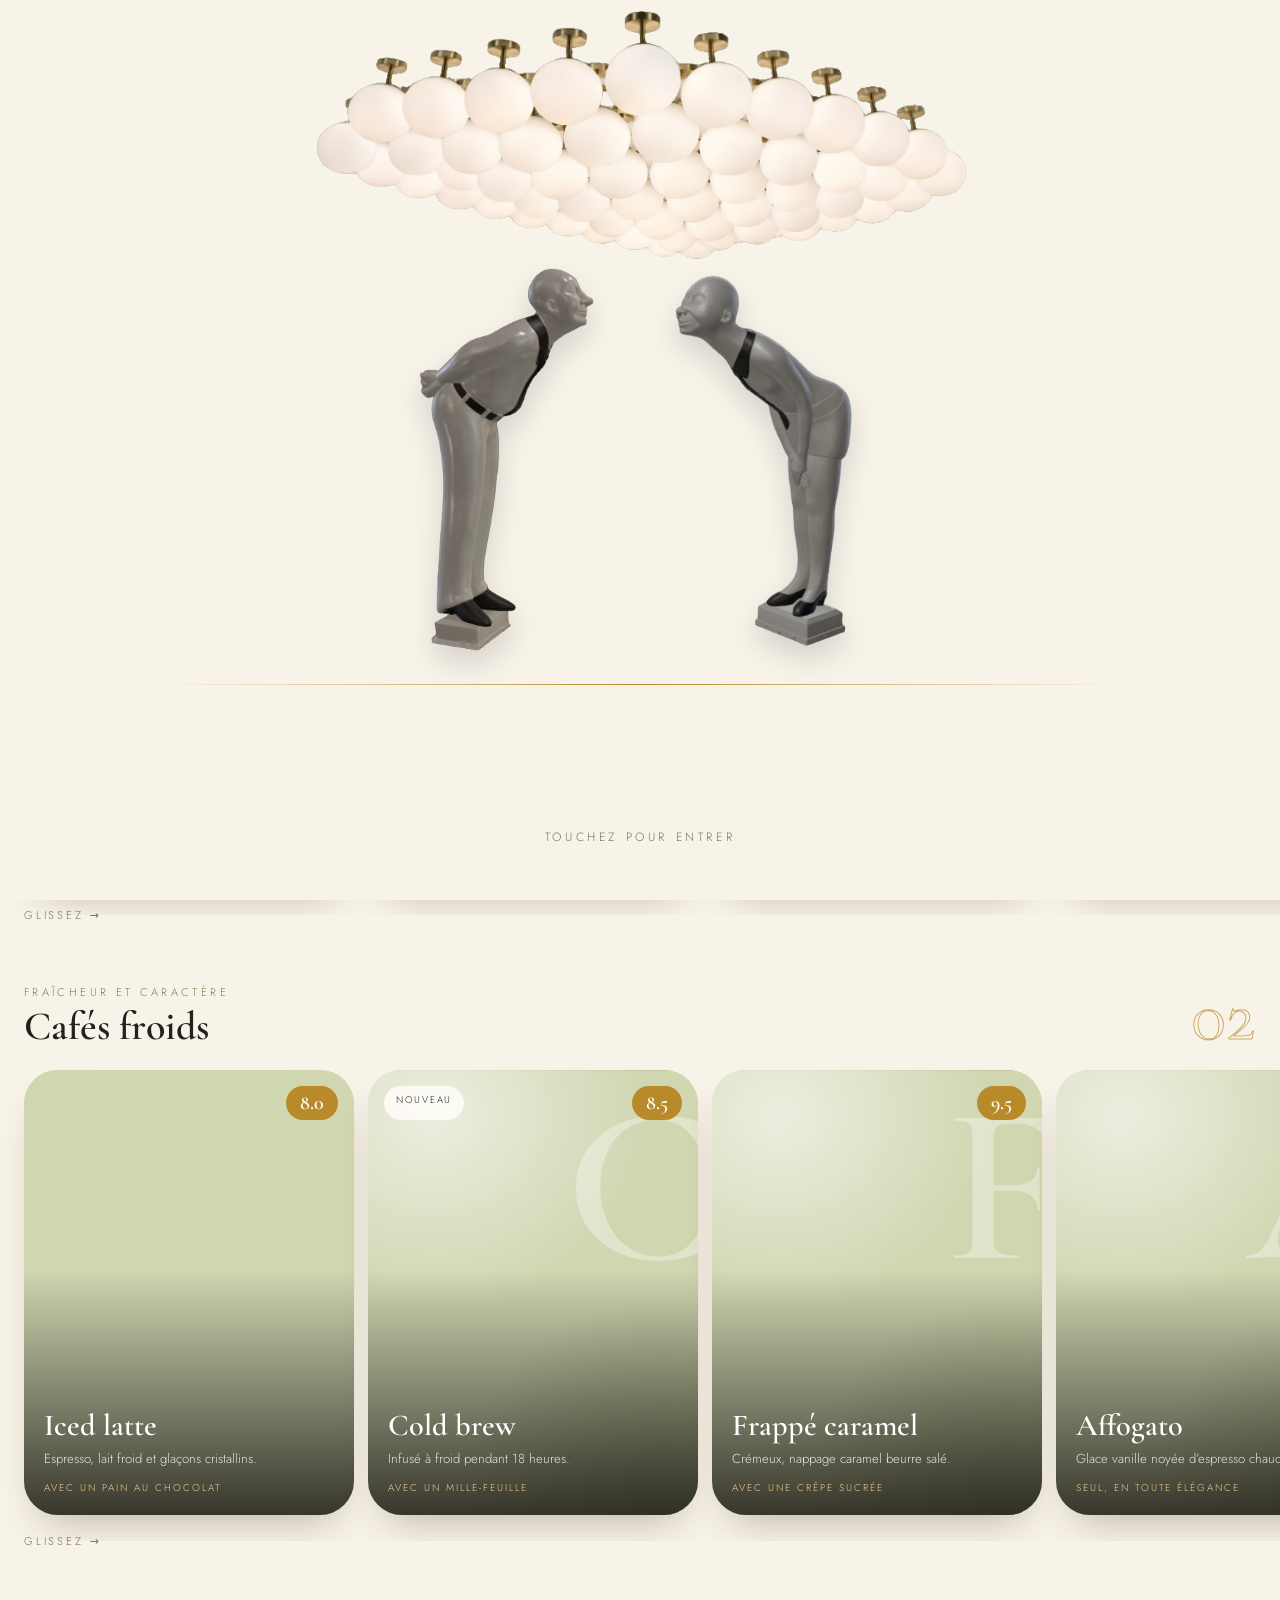
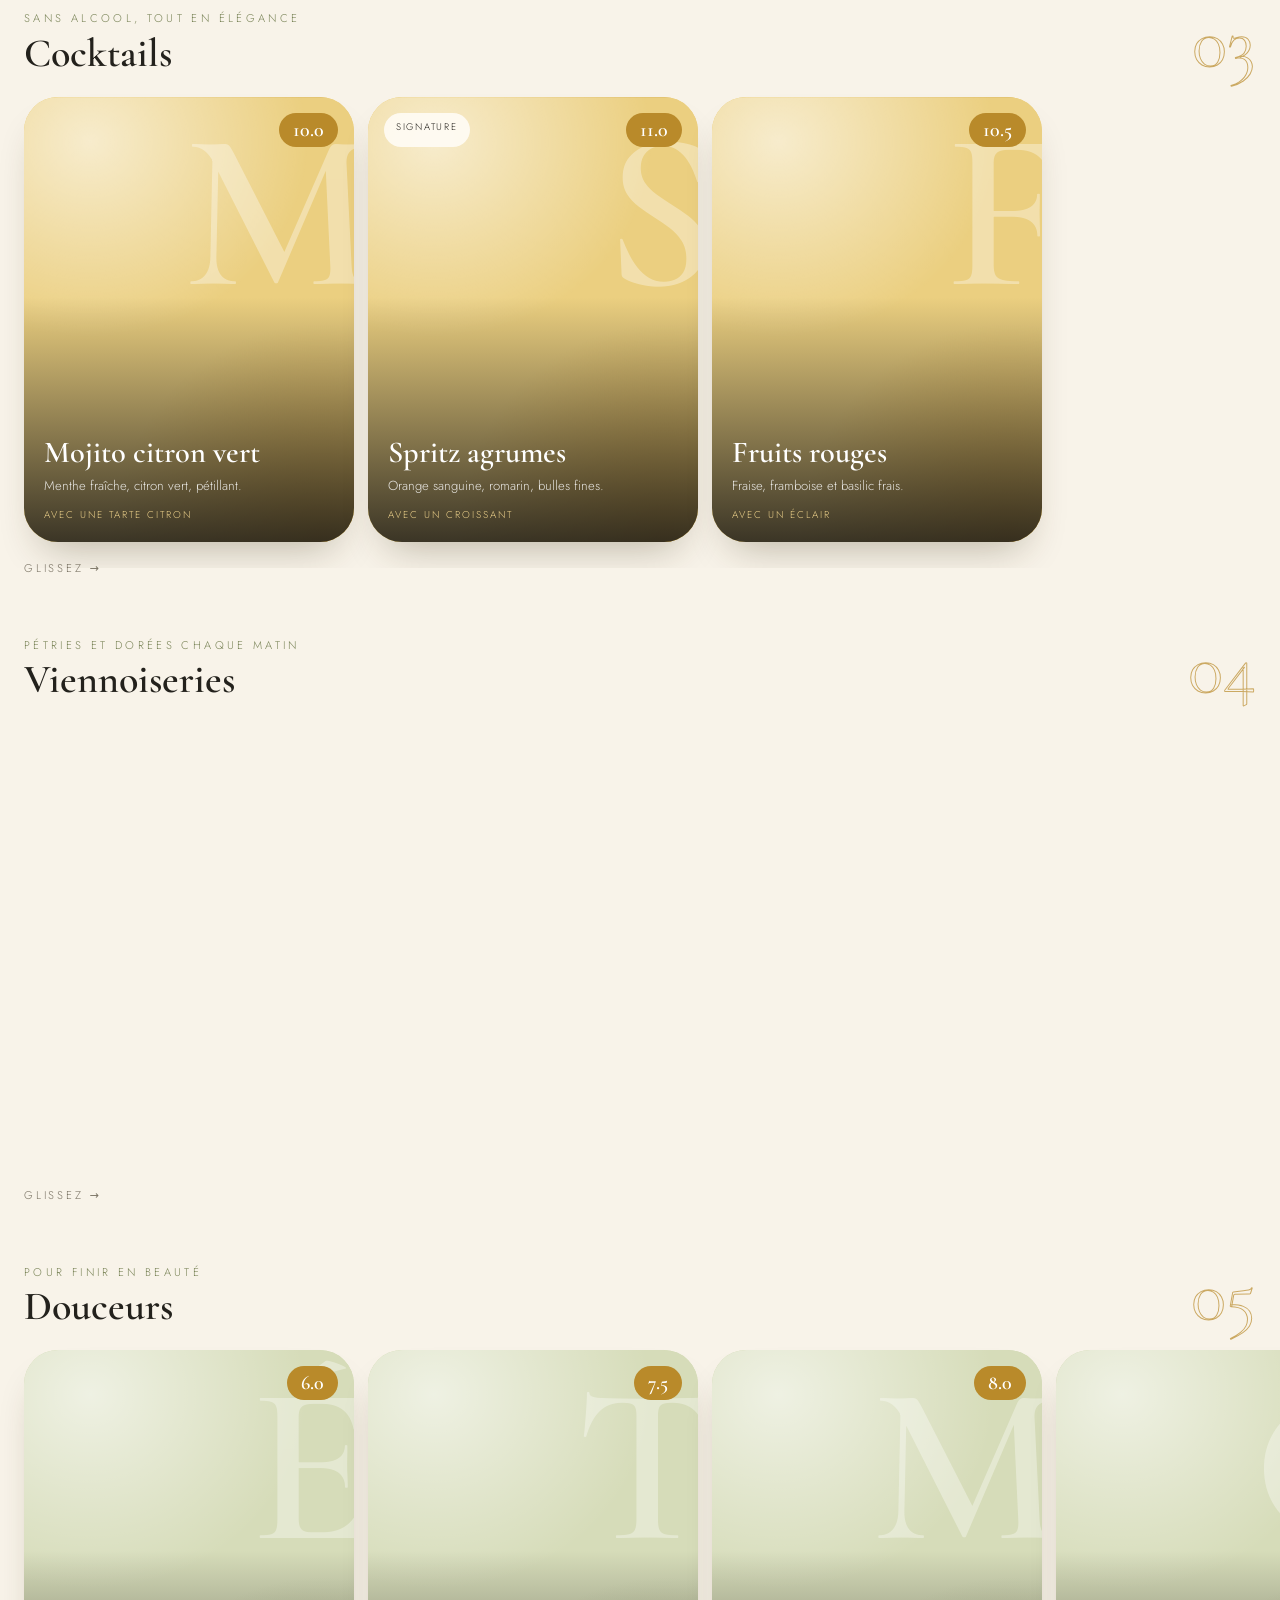
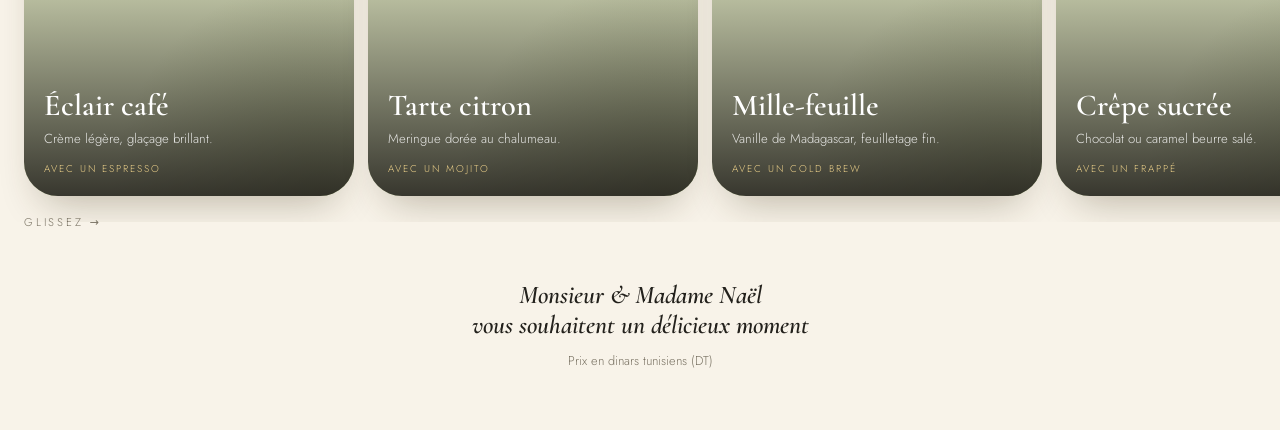
==== index.html @ b57a552e "first commit" ====
<!DOCTYPE html>
<html lang="fr"><head><meta charset="utf-8">
<meta name="viewport" content="width=device-width, initial-scale=1, viewport-fit=cover">
<title>Maison Naël – La Carte</title>
<link href="https://fonts.googleapis.com/css2?family=Cormorant+Garamond:ital,wght@0,500;0,600;1,500&family=Jost:wght@300;400&display=swap" rel="stylesheet">
<style>
:root{--bg:#f8f3e9;--card:#fffdf8;--ink:#23211c;--mute:#7a7364;--gold:#b98a2a;--olive:#7a8458;--line:#e6dcc6;--sand:#efe5d0;
box-sizing:border-box;padding-top:env(safe-area-inset-top,0px);padding-bottom:env(safe-area-inset-bottom,0px);color-scheme:light}
*{box-sizing:border-box;margin:0}
html{scroll-behavior:smooth;scroll-padding-top:90px}
body{background:var(--bg);color:var(--ink);font-family:Jost,system-ui,sans-serif;font-weight:300;overflow-x:hidden}
.serif,h1,h2,h3{font-family:'Cormorant Garamond',Georgia,serif;font-weight:600}
/* INTRO */
#intro{position:fixed;inset:0;z-index:50;display:flex;cursor:pointer}
.door{position:relative;width:50%;height:100%;background:var(--bg);display:flex;align-items:center;transition:transform 3s cubic-bezier(.77,0,.18,1)}
.door.l{justify-content:flex-end}.door.r{justify-content:flex-start}
.door img{height:52vh;max-height:430px;width:auto;filter:drop-shadow(0 14px 14px #0002);animation:bow 3.2s ease-in-out infinite;transition:transform 1.5s cubic-bezier(.77,0,.18,1)}
.door.l img{margin-right:-4px;transform:translateX(0)}
.door.r img{margin-left:-4px;}
/* LUSTRE MAISON NAËL */

.lampes {
    position: absolute;
    top: 0;
    left: 0;
    width: 100%;
    height: 30vh;
    display: flex;
    z-index: 3;
    pointer-events: none;
}

.lampe {
    position: relative;
    width: 50%;
    height: 100%;
    overflow: hidden;

    /* Même animation que les portes */
    transition: transform 3s cubic-bezier(.77, 0, .18, 1);
}

.lampe img {
    position: absolute;
    top: 0;

    /* Chaque image occupe la largeur complète */
    width: 200%;
    height: 100%;

    object-fit: contain;
    max-width: none;
}

/* Moitié gauche du lustre */
.lampe.l img {
    left: 0;
}

/* Moitié droite du lustre */
.lampe.r img {
    right: 0;
}

/* Ouverture du lustre */
#intro.open .lampe.l {
    transform: translateX(-101%);
}

#intro.open .lampe.r {
    transform: translateX(101%);
}
@keyframes bow{50%{translate:0 -6px}}
#intro.open .door.l{transform:translateX(-101%)}#intro.open .door.r{transform:translateX(101%)}
.ground{position:absolute;left:12%;right:12%;top:calc(50% + 26vh);height:1px;background:linear-gradient(90deg,transparent,var(--gold),transparent);z-index:2;pointer-events:none;transition:opacity .6s}
#intro .t{position:absolute;left:0;right:0;text-align:center;z-index:2;pointer-events:none;transition:opacity .6s}
.t.top{top:calc(env(safe-area-inset-top,0px) + 7vh)}.t.top small{letter-spacing:.4em;text-transform:uppercase;font-size:.66rem;color:var(--olive)}
.t.top h1{font-size:2.8rem;letter-spacing:.04em;margin-top:4px}
.t.bot{bottom:calc(env(safe-area-inset-bottom,0px) + 6vh);font-size:.75rem;letter-spacing:.3em;text-transform:uppercase;color:var(--mute);animation:pulse 2s infinite}
@keyframes pulse{50%{opacity:.3}}
#intro.open .t,#intro.open .ground {opacity:0}#intro.gone{display:none}
/* HEADER */
header{padding:70px 24px 10px;position:relative}
header .pill{display:inline-block;font-size:.62rem;letter-spacing:.3em;text-transform:uppercase;border:1px solid var(--ink);border-radius:99px;padding:6px 14px}
header h1{font-size:3.6rem;line-height:.95;margin:22px 0 10px;letter-spacing:-.01em}
header h1 i{color:var(--gold);font-weight:500}
header p{color:var(--mute);max-width:260px;line-height:1.5;font-size:.95rem}
nav{position:fixed;left:50%;top:calc(env(safe-area-inset-top,0px) + 12px);transform:translate(-50%,-90px);z-index:30;max-width:calc(100% - 24px);background:#23211cee;backdrop-filter:blur(12px);border-radius:99px;padding:5px;display:flex;gap:2px;overflow-x:auto;scrollbar-width:none;transition:transform .6s cubic-bezier(.2,1.2,.4,1);box-shadow:0 12px 30px #0003}
nav.show{transform:translate(-50%,0)}nav::-webkit-scrollbar{display:none}
nav a{flex:none;text-decoration:none;color:#f8f3e9aa;font-size:.74rem;padding:9px 15px;border-radius:99px;transition:.35s;white-space:nowrap}
nav a.on{background:var(--gold);color:#fff}
section{padding-top:64px}
.sh{padding:0 24px;display:flex;align-items:flex-end;justify-content:space-between;margin-bottom:18px}
.sh h2{font-size:2.5rem;line-height:1}
.sh h2 small{display:block;font-family:Jost;font-weight:300;font-size:.7rem;letter-spacing:.3em;text-transform:uppercase;color:var(--olive);margin-bottom:8px}
.num{font-family:'Cormorant Garamond',serif;font-size:4.6rem;line-height:.8;color:transparent;-webkit-text-stroke:1px var(--gold);opacity:.7}
.row{display:flex;gap:14px;overflow-x:auto;scroll-snap-type:x mandatory;padding:6px 24px 26px;scrollbar-width:none}
.row::-webkit-scrollbar{display:none}
.card{flex:none;width:74vw;max-width:330px;aspect-ratio:4/5.4;scroll-snap-align:center;position:relative;border-radius:34px;overflow:hidden;background:var(--c);box-shadow:0 22px 40px -18px #3a2d0f55;opacity:0;transform:translateX(40px) scale(.94);transition:opacity .8s,transform .9s cubic-bezier(.2,.9,.3,1)}
.card.in{opacity:1;transform:none}
.img{position:absolute;inset:0;background:radial-gradient(120% 80% at 20% 10%,#fff9,transparent 55%),radial-gradient(90% 70% at 90% 100%,var(--d),transparent 70%),var(--c);background-size:cover;background-position:center;transition:transform 1.2s}
.card:active .img{transform:scale(1.06)}
.ini{position:absolute;right:-6%;top:6%;font-family:'Cormorant Garamond',serif;font-size:14rem;line-height:.8;color:#fff;opacity:.35;font-weight:600;pointer-events:none}
.has .ini{display:none}
.card::after{content:"";position:absolute;inset:0;background:linear-gradient(180deg,transparent 45%,#1c1a16d9);pointer-events:none}
.top{position:absolute;top:16px;left:16px;right:16px;display:flex;justify-content:space-between;z-index:2}
.tag{font-size:.6rem;letter-spacing:.18em;text-transform:uppercase;background:#fffdf8d9;backdrop-filter:blur(8px);padding:7px 12px;border-radius:99px}
.pr{margin-left:auto;font-family:'Cormorant Garamond',serif;font-size:1.25rem;font-weight:600;background:var(--gold);color:#fff;padding:5px 14px;border-radius:99px}
.info{position:absolute;left:20px;right:20px;bottom:20px;color:#fff;z-index:2}
.info h3{font-size:1.9rem;line-height:1;margin-bottom:8px}
.info p{font-size:.82rem;line-height:1.45;opacity:.85}
.pair{margin-top:12px;font-size:.62rem;letter-spacing:.2em;text-transform:uppercase;color:#ecd08a}
.cnt{padding:0 24px;font-size:.7rem;letter-spacing:.25em;color:var(--mute);margin-top:-8px}
footer{text-align:center;padding:50px 20px 60px;color:var(--mute);font-size:.8rem}
footer .serif{font-size:1.6rem;font-style:italic;color:var(--ink);line-height:1.2}
</style></head><body>
<div id="intro">

    <!-- Lustre divisé en deux parties -->
    <div class="lampes">
        <div class="lampe l">
            <img src="./images/lampes.png" alt="">
        </div>

        <div class="lampe r">
            <img src="./images/lampes.png" alt="">
        </div>
    </div>

    <!-- Monsieur Naël à gauche -->
<div class="door l">
    <img src="./images/monsieurNael.png"
         alt="Monsieur Naël"
         loading="lazy">
</div>

<!-- Madame Naël à droite -->
<div class="door r">
    <img src="./images/madameNael.png"
         alt="Madame Naël"
         loading="lazy">
</div>
    <div class="ground"></div>

    <div class="t bot">Touchez pour entrer</div>

</div>
<header><span class="pill">Sousse</span><h1 class="serif">Maison<br><i>Naël</i></h1><p>Café, viennoiseries &amp; douceurs. Prenez place, le moment est à vous.</p></header>
<nav id="nav"></nav>
<main id="menu"></main>
<footer><div class="serif">Monsieur &amp; Madame Naël<br>vous souhaitent un délicieux moment</div><p style="margin-top:10px">Prix en dinars tunisiens (DT)</p></footer>
<script>
var PHOTOS={"Espresso":"./espresso.png","Iced latte":"./icedLatte.png" , "Croissant beurre" : "./croissant.png"};/* nom du produit -> photo (data URI) */
var D=[
{id:"chauds",t:"Cafés chauds",s:"Torréfiés avec soin",c:"#e2cfa6",d:"#b98a2a66",i:[
["Espresso","Court, intense et soyeux, une crème dorée.","Avec un croissant beurre",3.5],["Café crème","Onctueux, doux, mousse de lait fine.","Avec un pain aux raisins",5,"Favori"],["Cappuccino","Mousse veloutée, voile de cacao.","Avec un chausson aux pommes",6.5],["Latte vanille","Lait fondant, vanille de Madagascar.","Avec un éclair café",7.5]]},
{id:"froids",t:"Cafés froids",s:"Fraîcheur et caractère",c:"#cfd6b0",d:"#7a845899",i:[
["Iced latte","Espresso, lait froid et glaçons cristallins.","Avec un pain au chocolat",8],["Cold brew","Infusé à froid pendant 18 heures.","Avec un mille-feuille",8.5,"Nouveau"],["Frappé caramel","Crémeux, nappage caramel beurre salé.","Avec une crêpe sucrée",9.5],["Affogato","Glace vanille noyée d’espresso chaud.","Seul, en toute élégance",9]]},
{id:"cocktails",t:"Cocktails",s:"Sans alcool, tout en élégance",c:"#ebcf80",d:"#b98a2a99",i:[
["Mojito citron vert","Menthe fraîche, citron vert, pétillant.","Avec une tarte citron",10],["Spritz agrumes","Orange sanguine, romarin, bulles fines.","Avec un croissant",11,"Signature"],["Fruits rouges","Fraise, framboise et basilic frais.","Avec un éclair",10.5],["Passion mangue","Fruit de la passion, mangue mûre.","Avec une crêpe",11]]},
{id:"viennoiseries",t:"Viennoiseries",s:"Pétries et dorées chaque matin",c:"#ecd9b6",d:"#c9992b77",i:[
["Croissant beurre","Feuilleté, doré, au beurre pur.","Avec un café crème",3.5,"Favori"],["Pain au chocolat","Deux barres de chocolat noir.","Avec un cappuccino",4],["Chausson aux pommes","Compote maison, croûte croustillante.","Avec un espresso",4.5],["Pain aux raisins","Crème pâtissière et raisins gorgés.","Avec un latte vanille",4.5]]},
{id:"douceurs",t:"Douceurs",s:"Pour finir en beauté",c:"#d6dcb9",d:"#7a845888",i:[
["Éclair café","Crème légère, glaçage brillant.","Avec un espresso",6],["Tarte citron","Meringue dorée au chalumeau.","Avec un mojito",7.5],["Mille-feuille","Vanille de Madagascar, feuilletage fin.","Avec un cold brew",8],["Crêpe sucrée","Chocolat ou caramel beurre salé.","Avec un frappé",9]]}];
var n='',h='';
D.forEach(function(c,ci){n+='<a href="#'+c.id+'">'+c.t+'</a>';
h+='<section id="'+c.id+'"><div class="sh"><h2><small>'+c.s+'</small>'+c.t+'</h2><div class="num">0'+(ci+1)+'</div></div><div class="row" style="--c:'+c.c+';--d:'+c.d+'">';
c.i.forEach(function(p){var ph=PHOTOS[p[0]];h+='<div class="card'+(ph?' has':'')+'"><div class="img"'+(ph?' style="background-image:url('+ph+')"':'')+'></div><div class="ini">'+p[0][0]+'</div><div class="top">'+(p[4]?'<span class="tag">'+p[4]+'</span>':'')+'<span class="pr">'+p[3].toFixed(1)+'</span></div><div class="info"><h3 class="serif">'+p[0]+'</h3><p>'+p[1]+'</p><div class="pair">'+p[2]+'</div></div></div>'});
h+='</div><div class="cnt">GLISSEZ →</div></section>'});
var nav=document.getElementById('nav');nav.innerHTML=n;document.getElementById('menu').innerHTML=h;
var io=new IntersectionObserver(function(es){es.forEach(function(e){if(e.isIntersecting){e.target.classList.add('in');io.unobserve(e.target)}})},{threshold:.2});
document.querySelectorAll('.card').forEach(function(x){io.observe(x)});
var links=nav.querySelectorAll('a'),so=new IntersectionObserver(function(es){es.forEach(function(e){if(e.isIntersecting){links.forEach(function(a){a.classList.toggle('on',a.getAttribute('href')=='#'+e.target.id)});var a=nav.querySelector('.on');if(a)nav.scrollTo({left:a.offsetLeft-40,behavior:'smooth'})}})},{rootMargin:'-30% 0px -60% 0px'});
document.querySelectorAll('section').forEach(function(s){so.observe(s)});
addEventListener('scroll',function(){nav.classList.toggle('show',scrollY>380)},{passive:true});
var it=document.getElementById('intro'),done=false;
function openIt(){if(done)return;done=true;it.classList.add('open');setTimeout(function(){it.classList.add('gone')},1600)}
it.onclick=openIt;setTimeout(openIt,4000);
</script></body></html>
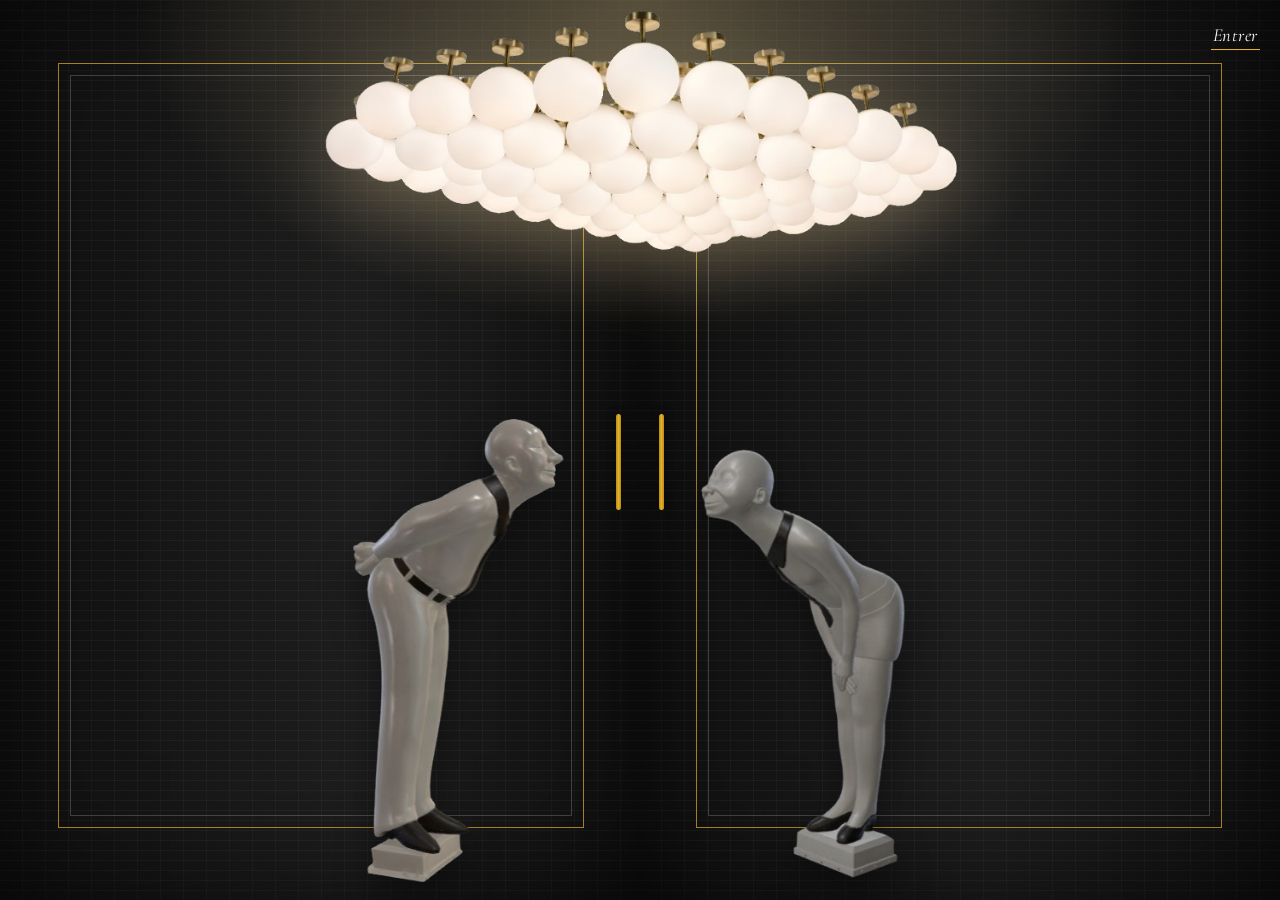
==== commit ae33e55d: "menu noir" ====
--- a/index.html
+++ b/index.html
@@ -1,179 +1,122 @@
 <!DOCTYPE html>
-<html lang="fr"><head><meta charset="utf-8">
+<html lang="fr">
+<head>
+<meta charset="utf-8">
 <meta name="viewport" content="width=device-width, initial-scale=1, viewport-fit=cover">
-<title>Maison Naël – La Carte</title>
-<link href="https://fonts.googleapis.com/css2?family=Cormorant+Garamond:ital,wght@0,500;0,600;1,500&family=Jost:wght@300;400&display=swap" rel="stylesheet">
+<title>Maison Naël – Menu</title>
+<link rel="preconnect" href="https://fonts.googleapis.com">
+<link rel="preconnect" href="https://fonts.gstatic.com" crossorigin>
+<link href="https://fonts.googleapis.com/css2?family=Cormorant+Garamond:ital,wght@0,400;0,500;0,600;1,400&family=Jost:wght@300;400;500&display=swap" rel="stylesheet">
 <style>
-:root{--bg:#f8f3e9;--card:#fffdf8;--ink:#23211c;--mute:#7a7364;--gold:#b98a2a;--olive:#7a8458;--line:#e6dcc6;--sand:#efe5d0;
-box-sizing:border-box;padding-top:env(safe-area-inset-top,0px);padding-bottom:env(safe-area-inset-bottom,0px);color-scheme:light}
-*{box-sizing:border-box;margin:0}
-html{scroll-behavior:smooth;scroll-padding-top:90px}
-body{background:var(--bg);color:var(--ink);font-family:Jost,system-ui,sans-serif;font-weight:300;overflow-x:hidden}
-.serif,h1,h2,h3{font-family:'Cormorant Garamond',Georgia,serif;font-weight:600}
-/* INTRO */
-#intro{position:fixed;inset:0;z-index:50;display:flex;cursor:pointer}
-.door{position:relative;width:50%;height:100%;background:var(--bg);display:flex;align-items:center;transition:transform 3s cubic-bezier(.77,0,.18,1)}
-.door.l{justify-content:flex-end}.door.r{justify-content:flex-start}
-.door img{height:52vh;max-height:430px;width:auto;filter:drop-shadow(0 14px 14px #0002);animation:bow 3.2s ease-in-out infinite;transition:transform 1.5s cubic-bezier(.77,0,.18,1)}
-.door.l img{margin-right:-4px;transform:translateX(0)}
-.door.r img{margin-left:-4px;}
-/* LUSTRE MAISON NAËL */
+:root{--ink:#131313;--paper:#faf8f3;--sun:#e3b02a;--lw:min(80vw,640px);--ease:cubic-bezier(.65,0,.25,1)}
+*{box-sizing:border-box}
+html,body{height:100%;margin:0;background:var(--ink);color:var(--ink);font-family:'Jost',system-ui,sans-serif;font-weight:300}
+.stage{position:fixed;inset:0;perspective:1800px;overflow:hidden}
+.room{position:absolute;inset:0;z-index:1;background:linear-gradient(#f0e4c6,var(--paper) 260px)}
+.menu{position:absolute;inset:0;overflow-y:hidden}
+.open .menu{overflow-y:auto}
+.inner{max-width:680px;margin:0 auto;padding:calc(30px + env(safe-area-inset-top,0px)) 26px calc(72px + env(safe-area-inset-bottom,0px))}
+.brand{text-align:center}
+.brand svg{width:54px;height:auto;display:block;margin:0 auto 10px}
+.brand b{display:block;font:500 1.9rem/1 'Cormorant Garamond',serif;letter-spacing:.2em;padding-left:.2em}
+.brand small{display:block;margin-top:8px;font-size:.68rem;letter-spacing:.32em;padding-left:.32em;color:#555}
+.tabs{position:sticky;top:0;z-index:2;display:flex;justify-content:center;gap:clamp(18px,5vw,40px);margin:22px -26px 0;padding:12px 26px 0;background:linear-gradient(var(--paper) 85%,#faf8f300)}
+.tabs button{background:none;border:0;padding:4px 2px 9px;font:500 1.3rem/1 'Cormorant Garamond',serif;color:#777;cursor:pointer;border-bottom:2px solid transparent}
+.tabs button[aria-selected=true]{color:var(--ink);border-color:var(--sun)}
+.tabs button:focus-visible{outline:2px solid var(--ink);outline-offset:3px}
+h1{font:500 1.35rem/1.2 'Jost',sans-serif;letter-spacing:.24em;text-transform:uppercase;text-align:center;margin:2.4rem 0 0;padding-left:.24em}
+.sub{text-align:center;margin:.55rem 0 0;font-size:.78rem;font-weight:500;letter-spacing:.2em;text-transform:uppercase}
+.note{text-align:center;margin:1.2rem auto 0;max-width:46ch;font:italic 400 1.1rem/1.5 'Cormorant Garamond',serif;color:#444}
+h2{font:500 .8rem/1.2 'Jost',sans-serif;letter-spacing:.2em;text-transform:uppercase;margin:3rem 0 .5rem;padding-bottom:.65rem;border-bottom:3px solid var(--sun);width:fit-content;padding-right:2rem}
+.panel>.it:first-of-type{margin-top:1.4rem}
+.it{display:grid;grid-template-columns:1fr auto;column-gap:1.2rem;align-items:baseline;padding:.8rem 0;border-bottom:1px solid #1313131c}
+.it b{font:600 1.3rem/1.25 'Cormorant Garamond',serif}
+.it span{font:500 .98rem/1 'Jost',sans-serif;white-space:nowrap}
+.it p{grid-column:1;margin:.25rem 0 0;font:italic 400 1rem/1.45 'Cormorant Garamond',serif;color:#4a4a4a}
+.foot{margin-top:3.4rem;text-align:center;font:italic 400 1.2rem/1.5 'Cormorant Garamond',serif}
+.foot small{display:block;margin-top:.7rem;font:300 .8rem 'Jost',sans-serif;letter-spacing:.14em;color:#555}
 
-.lampes {
-    position: absolute;
-    top: 0;
-    left: 0;
-    width: 100%;
-    height: 30vh;
-    display: flex;
-    z-index: 3;
-    pointer-events: none;
+.door{position:absolute;top:0;bottom:0;width:50.1%;z-index:3;backface-visibility:hidden;-webkit-backface-visibility:hidden;transition:transform 2.5s var(--ease);
+background:repeating-linear-gradient(0deg,#0000 0 9px,rgb(255 255 255/.04) 9px 10px),repeating-linear-gradient(90deg,#0000 0 22px,rgb(255 255 255/.03) 22px 23px),linear-gradient(90deg,#101010,#1d1d1d 55%,#101010);box-shadow:inset 0 0 120px rgb(0 0 0/.6)}
+.door::before,.door::after{content:"";position:absolute;border:1px solid rgb(227 176 42/.7)}
+.door::before{inset:7% 9% 8%}
+.door::after{inset:calc(7% + 12px) calc(9% + 12px) calc(8% + 12px);border-color:rgb(250 248 243/.2)}
+.l{left:0;transform-origin:left center}
+.r{right:0;transform-origin:right center}
+.door i{position:absolute;top:46%;height:96px;width:5px;border-radius:3px;background:linear-gradient(90deg,#b98a14,var(--sun),#b98a14);box-shadow:0 0 8px rgb(0 0 0/.5)}
+.l i{right:20px}.r i{left:20px}
+.open .l{transform:rotateY(98deg)}
+.open .r{transform:rotateY(-98deg)}
+.glow{position:absolute;inset:0;z-index:4;pointer-events:none;background:radial-gradient(55% 50% at 50% 0,rgb(255 226 160/.3),#0000 72%);mix-blend-mode:screen;transition:opacity 1.2s}
+.open .glow{opacity:0}
+.lamp{position:absolute;top:0;left:50%;width:var(--lw);transform:translateX(-50%);z-index:5;pointer-events:none;filter:drop-shadow(0 18px 40px rgb(255 224 170/.3));transition:opacity 1.3s ease .2s,transform 2s var(--ease) .1s}
+.open .lamp{opacity:0;transform:translate(-50%,-70%)}
+
+.fig{position:absolute;bottom:0;z-index:6;pointer-events:none;filter:drop-shadow(0 20px 18px rgb(0 0 0/.35));transition:left 2.2s var(--ease) .2s,transform 2.2s var(--ease) .2s,height 2.2s var(--ease) .2s,opacity 1.2s ease .2s}
+.mo{--h:min(58vh,540px,70vw);height:var(--h);left:calc(50% - 1.2vw);transform:translateX(-100%)}
+.ma{--h:min(55.3vh,515px,67vw);height:var(--h);left:calc(50% + 1.2vw)}
+.open .fig{opacity:0}
+.open .mo{transform:translateX(-100%) translateY(5vh)}
+.open .ma{transform:translateY(5vh)}
+@media (min-width:1180px){
+.open .fig{opacity:1}
+.open .mo{left:2.5vw;transform:none;height:min(40vh,370px)}
+.open .ma{left:calc(100% - 2.5vw);transform:translateX(-100%);height:min(38vh,350px)}
 }
 
-.lampe {
-    position: relative;
-    width: 50%;
-    height: 100%;
-    overflow: hidden;
+.enter{position:absolute;z-index:7;top:calc(18px + env(safe-area-inset-top,0px));right:20px;background:none;border:0;color:var(--paper);font:italic 400 1.15rem 'Cormorant Garamond',serif;letter-spacing:.04em;padding:6px 2px;cursor:pointer}
+.enter::after{content:"";position:absolute;left:0;bottom:2px;height:1px;width:0;background:var(--sun);animation:fill 5s linear forwards}
+@keyframes fill{to{width:100%}}
+.enter:focus-visible{outline:1px solid var(--sun);outline-offset:4px}
+.open .enter{opacity:0;pointer-events:none;transition:opacity .4s}
+@media (prefers-reduced-motion:reduce){.door,.lamp,.fig{transition-duration:.01s;transition-delay:0s}.enter::after{animation:none}}
+</style>
+</head>
+<body>
+<main class="stage" id="st">
+  <section class="room"><div class="menu" id="mn"><div class="inner">
+    <header class="brand">
+      <svg viewBox="0 0 76 68" fill="none" stroke="#131313" stroke-width="1.6" aria-hidden="true"><path d="M2 66V4l34 36L72 2"/><path d="M34 60l36-26v32"/></svg>
+      <b>MAISON NAËL</b><small>Patisserie Fine</small>
+    </header>
+    <nav class="tabs" role="tablist">
+      <button role="tab" aria-selected="true" data-t="brunch">Brunch</button>
+      <button role="tab" aria-selected="false" data-t="pouce">Sur le pouce</button>
+      <button role="tab" aria-selected="false" data-t="boissons">Boissons</button>
+    </nav>
+    <section class="panel" id="p-brunch" role="tabpanel"><h1>Brunch</h1><p class="sub">Servi de 08h00 à 15h00</p><p class="note">Tous nos plats sont accompagnés d’une salade fraîche de saison et de pommes de terre frites aux herbes selon la recette.</p><div class="it"><b>Benedict Saumon Fumé</b><span>24 DT</span><p>Brioche toastée, œuf mollet, saumon fumé, sauce hollandaise, pickles d’oignon.</p></div><div class="it"><b>Benedict Bresaola</b><span>24 DT</span><p>Brioche toastée, œuf mollet, bresaola, sauce hollandaise, pickles d’oignon.</p></div><div class="it"><b>Omelette Gourmet</b><span>16 DT</span><p>Œufs, champignons de Paris, fromage fondant.</p></div><div class="it"><b>Croque Monsieur Truffe</b><span>18 DT</span><p>Pain brioché, jambon de poulet fumé, béchamel truffée, fromage gratiné.</p></div><div class="it"><b>Burrata Toast Signature</b><span>24 DT</span><p>Burrata crémeuse, tomates rôties, pesto basilic, anchoïade.</p></div><div class="it"><b>Tartine Méditerranéenne</b><span>18 DT</span><p>Labneh, légumes grillés, œuf mollet, pesto basilic, pickles d’oignon.</p></div><div class="it"><b>Gaufre Rösti Poulet Crispy</b><span>20 DT</span><p>Gaufre de pomme de terre, poulet croustillant, crème citronnée, miel épicé.</p></div><div class="it"><b>Salade César Croustillante</b><span>19 DT</span><p>Laitue romaine, poulet croustillant, tomates cerises, parmesan, œuf, sauce César.</p></div><div class="it"><b>Tuna Bowl</b><span>22 DT</span><p>Thon, avocat, œuf, légumes croquants, olives.</p></div><div class="it"><b>Pain Perdu Vanille Caramel</b><span>20 DT</span><p>Pain brioché, glace vanille, caramel beurre salé.</p></div><div class="it"><b>Pain Perdu Framboise Pistache</b><span>24 DT</span><p>Pain brioché, coulis de framboise, glace pistache.</p></div></section><section class="panel" id="p-pouce" role="tabpanel" hidden><h1>Sur le pouce</h1><p class="note">Tous nos plats sont accompagnés d’une salade fraîche de saison et de pommes de terre frites aux herbes selon la recette.</p><div class="it"><b>Salade César Croustillante</b><span>19 DT</span><p>Laitue romaine, poulet croustillant, tomates cerises, parmesan, œuf, sauce César.</p></div><div class="it"><b>Tuna Bowl</b><span>22 DT</span><p>Thon, avocat, œuf, légumes croquants, olives.</p></div><div class="it"><b>Salade Estivale</b><span>20 DT</span><p>Quinoa croustillant, boulgour, poulet rôti, légumes de saison, vinaigrette miel-moutarde.</p></div><div class="it"><b>Burrata Toast Signature</b><span>24 DT</span><p>Burrata crémeuse, tomates rôties, pesto basilic, anchoïade.</p></div><div class="it"><b>Tartine Méditerranéenne</b><span>18 DT</span><p>Labneh, légumes grillés, œuf mollet, pesto basilic, pickles d’oignon.</p></div><div class="it"><b>Focaccia Pesche</b><span>22 DT</span><p>Tartare de poisson, mayonnaise citronnée, laitue romaine, oignon.</p></div><div class="it"><b>Focaccia Bresaola</b><span>30 DT</span><p>Bresaola, stracciatella, tomate, mayonnaise, pesto basilic, Grana Padano.</p></div><div class="it"><b>Cubano Chicken Sandwich</b><span>22 DT</span><p>Poulet rôti, jambon aux herbes, fromage fondant, pickles maison, mojo rojo fumé.</p></div><div class="it"><b>Pain Perdu Vanille Caramel</b><span>20 DT</span><p>Pain brioché, glace vanille, caramel beurre salé.</p></div><div class="it"><b>Pain Perdu Framboise Pistache</b><span>24 DT</span><p>Pain brioché, coulis de framboise, glace pistache.</p></div></section><section class="panel" id="p-boissons" role="tabpanel" hidden><h1>Boissons</h1><h2>Boissons chaudes</h2><div class="it"><b>Espresso</b><span>6</span></div><div class="it"><b>Americano</b><span>7</span></div><div class="it"><b>Cortado</b><span>7</span></div><div class="it"><b>Café crème</b><span>7.5</span></div><div class="it"><b>Cappuccino</b><span>8</span></div><div class="it"><b>Spanish Latte</b><span>8.5</span></div><div class="it"><b>Latte saveur</b><span>9</span><p>Caramel, noisette ou vanille</p></div><div class="it"><b>Latte tiramisu</b><span>12</span></div><div class="it"><b>Mocha blanc</b><span>10</span></div><div class="it"><b>Latte Pistache</b><span>14</span></div><div class="it"><b>Chocolat laitier</b><span>7</span></div><div class="it"><b>Chocolat chaud</b><span>10</span></div><div class="it"><b>Chocolat blanc chaud</b><span>12</span></div><h2>Hot &amp; Cold</h2><div class="it"><b>Affogato classique</b><span>9</span></div><div class="it"><b>Affogato tiramisu</b><span>12.5</span></div><div class="it"><b>Affogato pistache</b><span>14</span></div><div class="it"><b>Choco glacier</b><span>12</span><p>Chocolat chaud, glace vanille</p></div><h2>Nos thés</h2><div class="it"><b>Thé infusion</b><span>8</span><p>Kusmi Tea</p></div><div class="it"><b>Thé glacé pêche</b><span>10</span></div><div class="it"><b>Thé glacé citron</b><span>10</span></div><div class="it"><b>Thé glacé passion</b><span>10</span></div><div class="it"><b>Thé glacé framboise</b><span>10</span></div><h2>Café glacé</h2><div class="it"><b>Americano glacé</b><span>9</span></div><div class="it"><b>Spanish latte glacé</b><span>12</span></div><div class="it"><b>Latte glacé caramel</b><span>13</span></div><div class="it"><b>Latte glacé tiramisu</b><span>14</span></div><div class="it"><b>Latte glacé pistache</b><span>15</span></div><div class="it"><b>Frappé noisette chocolat</b><span>15.5</span></div><div class="it"><b>Frappé caramel</b><span>15</span></div><div class="it"><b>Frappé chocolat blanc</b><span>15.5</span></div><div class="it"><b>Frappé pistache</b><span>16</span></div><h2>Nos matchas</h2><div class="it"><b>Matcha Latte</b><span>9</span></div><div class="it"><b>Matcha chocolat blanc</b><span>12</span></div><div class="it"><b>Matcha latte glacé</b><span>12.5</span></div><div class="it"><b>Matcha fraise glacée</b><span>15</span></div><div class="it"><b>Matcha mangue glacé</b><span>15</span></div><div class="it"><b>Matcha limonade passion</b><span>15</span></div><h2>Milkshake</h2><div class="it"><b>Chocolat-noisette shake</b><span>15</span></div><div class="it"><b>Fraise shake</b><span>15</span></div><div class="it"><b>Mangue shake</b><span>15</span></div><div class="it"><b>Pêche shake</b><span>15</span></div><div class="it"><b>Caramel café shake</b><span>16</span></div><div class="it"><b>Pistache shake</b><span>17</span></div><h2>Jus frais &amp; smoothies</h2><div class="it"><b>Citronnade / Orange</b><span>8</span></div><div class="it"><b>Fraise fraîche</b><span>9</span></div><div class="it"><b>Banane crémeuse</b><span>12</span></div><div class="it"><b>Fraise banane</b><span>14</span></div><div class="it"><b>Datte banane</b><span>14</span></div><div class="it"><b>Mangue banane</b><span>15</span></div><div class="it"><b>Détox verte</b><span>12</span><p>Citronnade, concombre, menthe, basilic, pomme</p></div><div class="it"><b>Détox orangée</b><span>12</span><p>Orange, carotte, gingembre</p></div><div class="it"><b>Coco mangue</b><span>16</span></div><div class="it"><b>Limonade passion</b><span>16</span></div><div class="it"><b>Pina colada</b><span>16</span></div><div class="it"><b>Fruits rouges</b><span>16</span></div><div class="it"><b>Perles tropicale</b><span>17</span><p>Mangue, ananas, perles de fraise</p></div><div class="it"><b>Perles sunset</b><span>17</span><p>Mangue, pêche, perles de fraise</p></div><div class="it"><b>Colada fraise</b><span>17</span></div><h2>Signature</h2><div class="it"><b>Velours d’orge</b><span>13</span><p>Miel, eau, bsissa d’orge, dattes</p></div><div class="it"><b>Nectar d’orge</b><span>15</span><p>Miel, eau, bsissa d’orge, banane</p></div><h2>Mocktails</h2><div class="it"><b>Virgin mojito</b><span>12.5</span></div><div class="it"><b>Mojito mangue</b><span>14</span></div><div class="it"><b>Mojito passion</b><span>14</span></div><div class="it"><b>Mojito ananas basilic</b><span>14.5</span></div><div class="it"><b>Océan bleu</b><span>14</span><p>Blue curaçao, ananas, citron, boisson gazeuse</p></div><div class="it"><b>Limonade à la fraise</b><span>12.5</span></div><div class="it"><b>Diabolo grenadine</b><span>12.5</span></div><div class="it"><b>Glow up</b><span>16.5</span><p>Sirop de grenadine, ananas, boisson énergisante</p></div><h2>Eaux et boissons gazeuses</h2><div class="it"><b>Eau minérale 0,5 L</b><span>3</span></div><div class="it"><b>Eau minérale 0,75 L</b><span>5</span></div><div class="it"><b>Eau gazéifiée 1 L</b><span>5.5</span></div><div class="it"><b>Boisson énergétique</b><span>8</span></div><div class="it"><b>Boissons gazeuses</b><span>5.5</span><p>Coca-Cola, Fanta, Sprite, Boga, Schweppes, Viva, Orangina, Apla…</p></div><h2>Suppléments</h2><div class="it"><b>Verre de lait</b><span>2.5</span></div><div class="it"><b>Arôme / Lait concentré</b><span>2</span></div><div class="it"><b>Lait sans lactose</b><span>2</span></div><div class="it"><b>Lait d’amande ou d’avoine</b><span>3</span></div><div class="it"><b>Shot espresso</b><span>2.5</span></div></section>
+    <p class="foot">L’élégance du goût à chaque bouchée.<small>@maisonnaelsousse</small></p>
+  </div></div></section>
 
-    /* Même animation que les portes */
-    transition: transform 3s cubic-bezier(.77, 0, .18, 1);
-}
-
-.lampe img {
-    position: absolute;
-    top: 0;
-
-    /* Chaque image occupe la largeur complète */
-    width: 200%;
-    height: 100%;
-
-    object-fit: contain;
-    max-width: none;
-}
-
-/* Moitié gauche du lustre */
-.lampe.l img {
-    left: 0;
-}
-
-/* Moitié droite du lustre */
-.lampe.r img {
-    right: 0;
-}
-
-/* Ouverture du lustre */
-#intro.open .lampe.l {
-    transform: translateX(-101%);
-}
-
-#intro.open .lampe.r {
-    transform: translateX(101%);
-}
-@keyframes bow{50%{translate:0 -6px}}
-#intro.open .door.l{transform:translateX(-101%)}#intro.open .door.r{transform:translateX(101%)}
-.ground{position:absolute;left:12%;right:12%;top:calc(50% + 26vh);height:1px;background:linear-gradient(90deg,transparent,var(--gold),transparent);z-index:2;pointer-events:none;transition:opacity .6s}
-#intro .t{position:absolute;left:0;right:0;text-align:center;z-index:2;pointer-events:none;transition:opacity .6s}
-.t.top{top:calc(env(safe-area-inset-top,0px) + 7vh)}.t.top small{letter-spacing:.4em;text-transform:uppercase;font-size:.66rem;color:var(--olive)}
-.t.top h1{font-size:2.8rem;letter-spacing:.04em;margin-top:4px}
-.t.bot{bottom:calc(env(safe-area-inset-bottom,0px) + 6vh);font-size:.75rem;letter-spacing:.3em;text-transform:uppercase;color:var(--mute);animation:pulse 2s infinite}
-@keyframes pulse{50%{opacity:.3}}
-#intro.open .t,#intro.open .ground {opacity:0}#intro.gone{display:none}
-/* HEADER */
-header{padding:70px 24px 10px;position:relative}
-header .pill{display:inline-block;font-size:.62rem;letter-spacing:.3em;text-transform:uppercase;border:1px solid var(--ink);border-radius:99px;padding:6px 14px}
-header h1{font-size:3.6rem;line-height:.95;margin:22px 0 10px;letter-spacing:-.01em}
-header h1 i{color:var(--gold);font-weight:500}
-header p{color:var(--mute);max-width:260px;line-height:1.5;font-size:.95rem}
-nav{position:fixed;left:50%;top:calc(env(safe-area-inset-top,0px) + 12px);transform:translate(-50%,-90px);z-index:30;max-width:calc(100% - 24px);background:#23211cee;backdrop-filter:blur(12px);border-radius:99px;padding:5px;display:flex;gap:2px;overflow-x:auto;scrollbar-width:none;transition:transform .6s cubic-bezier(.2,1.2,.4,1);box-shadow:0 12px 30px #0003}
-nav.show{transform:translate(-50%,0)}nav::-webkit-scrollbar{display:none}
-nav a{flex:none;text-decoration:none;color:#f8f3e9aa;font-size:.74rem;padding:9px 15px;border-radius:99px;transition:.35s;white-space:nowrap}
-nav a.on{background:var(--gold);color:#fff}
-section{padding-top:64px}
-.sh{padding:0 24px;display:flex;align-items:flex-end;justify-content:space-between;margin-bottom:18px}
-.sh h2{font-size:2.5rem;line-height:1}
-.sh h2 small{display:block;font-family:Jost;font-weight:300;font-size:.7rem;letter-spacing:.3em;text-transform:uppercase;color:var(--olive);margin-bottom:8px}
-.num{font-family:'Cormorant Garamond',serif;font-size:4.6rem;line-height:.8;color:transparent;-webkit-text-stroke:1px var(--gold);opacity:.7}
-.row{display:flex;gap:14px;overflow-x:auto;scroll-snap-type:x mandatory;padding:6px 24px 26px;scrollbar-width:none}
-.row::-webkit-scrollbar{display:none}
-.card{flex:none;width:74vw;max-width:330px;aspect-ratio:4/5.4;scroll-snap-align:center;position:relative;border-radius:34px;overflow:hidden;background:var(--c);box-shadow:0 22px 40px -18px #3a2d0f55;opacity:0;transform:translateX(40px) scale(.94);transition:opacity .8s,transform .9s cubic-bezier(.2,.9,.3,1)}
-.card.in{opacity:1;transform:none}
-.img{position:absolute;inset:0;background:radial-gradient(120% 80% at 20% 10%,#fff9,transparent 55%),radial-gradient(90% 70% at 90% 100%,var(--d),transparent 70%),var(--c);background-size:cover;background-position:center;transition:transform 1.2s}
-.card:active .img{transform:scale(1.06)}
-.ini{position:absolute;right:-6%;top:6%;font-family:'Cormorant Garamond',serif;font-size:14rem;line-height:.8;color:#fff;opacity:.35;font-weight:600;pointer-events:none}
-.has .ini{display:none}
-.card::after{content:"";position:absolute;inset:0;background:linear-gradient(180deg,transparent 45%,#1c1a16d9);pointer-events:none}
-.top{position:absolute;top:16px;left:16px;right:16px;display:flex;justify-content:space-between;z-index:2}
-.tag{font-size:.6rem;letter-spacing:.18em;text-transform:uppercase;background:#fffdf8d9;backdrop-filter:blur(8px);padding:7px 12px;border-radius:99px}
-.pr{margin-left:auto;font-family:'Cormorant Garamond',serif;font-size:1.25rem;font-weight:600;background:var(--gold);color:#fff;padding:5px 14px;border-radius:99px}
-.info{position:absolute;left:20px;right:20px;bottom:20px;color:#fff;z-index:2}
-.info h3{font-size:1.9rem;line-height:1;margin-bottom:8px}
-.info p{font-size:.82rem;line-height:1.45;opacity:.85}
-.pair{margin-top:12px;font-size:.62rem;letter-spacing:.2em;text-transform:uppercase;color:#ecd08a}
-.cnt{padding:0 24px;font-size:.7rem;letter-spacing:.25em;color:var(--mute);margin-top:-8px}
-footer{text-align:center;padding:50px 20px 60px;color:var(--mute);font-size:.8rem}
-footer .serif{font-size:1.6rem;font-style:italic;color:var(--ink);line-height:1.2}
-</style></head><body>
-<div id="intro">
-
-    <!-- Lustre divisé en deux parties -->
-    <div class="lampes">
-        <div class="lampe l">
-            <img src="./images/lampes.png" alt="">
-        </div>
-
-        <div class="lampe r">
-            <img src="./images/lampes.png" alt="">
-        </div>
-    </div>
-
-    <!-- Monsieur Naël à gauche -->
-<div class="door l">
-    <img src="./images/monsieurNael.png"
-         alt="Monsieur Naël"
-         loading="lazy">
-</div>
-
-<!-- Madame Naël à droite -->
-<div class="door r">
-    <img src="./images/madameNael.png"
-         alt="Madame Naël"
-         loading="lazy">
-</div>
-    <div class="ground"></div>
-
-    <div class="t bot">Touchez pour entrer</div>
-
-</div>
-<header><span class="pill">Sousse</span><h1 class="serif">Maison<br><i>Naël</i></h1><p>Café, viennoiseries &amp; douceurs. Prenez place, le moment est à vous.</p></header>
-<nav id="nav"></nav>
-<main id="menu"></main>
-<footer><div class="serif">Monsieur &amp; Madame Naël<br>vous souhaitent un délicieux moment</div><p style="margin-top:10px">Prix en dinars tunisiens (DT)</p></footer>
+  <div class="door l"><i></i></div>
+  <div class="door r"><i></i></div>
+  <div class="glow"></div>
+  <img src="./images/lampes.png" class="lamp" id="lp" alt="Lampes suspendues">
+  <img src="./images/monsieurNael.png" class="fig mo" id="mo" alt="Monsieur Naël">
+  <img src="./images/madameNael.png" class="fig ma" id="ma" alt="Madame Naël">
+  <button class="enter" id="btn" type="button">Entrer</button>
+</main>
 <script>
-var PHOTOS={"Espresso":"./espresso.png","Iced latte":"./icedLatte.png" , "Croissant beurre" : "./croissant.png"};/* nom du produit -> photo (data URI) */
-var D=[
-{id:"chauds",t:"Cafés chauds",s:"Torréfiés avec soin",c:"#e2cfa6",d:"#b98a2a66",i:[
-["Espresso","Court, intense et soyeux, une crème dorée.","Avec un croissant beurre",3.5],["Café crème","Onctueux, doux, mousse de lait fine.","Avec un pain aux raisins",5,"Favori"],["Cappuccino","Mousse veloutée, voile de cacao.","Avec un chausson aux pommes",6.5],["Latte vanille","Lait fondant, vanille de Madagascar.","Avec un éclair café",7.5]]},
-{id:"froids",t:"Cafés froids",s:"Fraîcheur et caractère",c:"#cfd6b0",d:"#7a845899",i:[
-["Iced latte","Espresso, lait froid et glaçons cristallins.","Avec un pain au chocolat",8],["Cold brew","Infusé à froid pendant 18 heures.","Avec un mille-feuille",8.5,"Nouveau"],["Frappé caramel","Crémeux, nappage caramel beurre salé.","Avec une crêpe sucrée",9.5],["Affogato","Glace vanille noyée d’espresso chaud.","Seul, en toute élégance",9]]},
-{id:"cocktails",t:"Cocktails",s:"Sans alcool, tout en élégance",c:"#ebcf80",d:"#b98a2a99",i:[
-["Mojito citron vert","Menthe fraîche, citron vert, pétillant.","Avec une tarte citron",10],["Spritz agrumes","Orange sanguine, romarin, bulles fines.","Avec un croissant",11,"Signature"],["Fruits rouges","Fraise, framboise et basilic frais.","Avec un éclair",10.5],["Passion mangue","Fruit de la passion, mangue mûre.","Avec une crêpe",11]]},
-{id:"viennoiseries",t:"Viennoiseries",s:"Pétries et dorées chaque matin",c:"#ecd9b6",d:"#c9992b77",i:[
-["Croissant beurre","Feuilleté, doré, au beurre pur.","Avec un café crème",3.5,"Favori"],["Pain au chocolat","Deux barres de chocolat noir.","Avec un cappuccino",4],["Chausson aux pommes","Compote maison, croûte croustillante.","Avec un espresso",4.5],["Pain aux raisins","Crème pâtissière et raisins gorgés.","Avec un latte vanille",4.5]]},
-{id:"douceurs",t:"Douceurs",s:"Pour finir en beauté",c:"#d6dcb9",d:"#7a845888",i:[
-["Éclair café","Crème légère, glaçage brillant.","Avec un espresso",6],["Tarte citron","Meringue dorée au chalumeau.","Avec un mojito",7.5],["Mille-feuille","Vanille de Madagascar, feuilletage fin.","Avec un cold brew",8],["Crêpe sucrée","Chocolat ou caramel beurre salé.","Avec un frappé",9]]}];
-var n='',h='';
-D.forEach(function(c,ci){n+='<a href="#'+c.id+'">'+c.t+'</a>';
-h+='<section id="'+c.id+'"><div class="sh"><h2><small>'+c.s+'</small>'+c.t+'</h2><div class="num">0'+(ci+1)+'</div></div><div class="row" style="--c:'+c.c+';--d:'+c.d+'">';
-c.i.forEach(function(p){var ph=PHOTOS[p[0]];h+='<div class="card'+(ph?' has':'')+'"><div class="img"'+(ph?' style="background-image:url('+ph+')"':'')+'></div><div class="ini">'+p[0][0]+'</div><div class="top">'+(p[4]?'<span class="tag">'+p[4]+'</span>':'')+'<span class="pr">'+p[3].toFixed(1)+'</span></div><div class="info"><h3 class="serif">'+p[0]+'</h3><p>'+p[1]+'</p><div class="pair">'+p[2]+'</div></div></div>'});
-h+='</div><div class="cnt">GLISSEZ →</div></section>'});
-var nav=document.getElementById('nav');nav.innerHTML=n;document.getElementById('menu').innerHTML=h;
-var io=new IntersectionObserver(function(es){es.forEach(function(e){if(e.isIntersecting){e.target.classList.add('in');io.unobserve(e.target)}})},{threshold:.2});
-document.querySelectorAll('.card').forEach(function(x){io.observe(x)});
-var links=nav.querySelectorAll('a'),so=new IntersectionObserver(function(es){es.forEach(function(e){if(e.isIntersecting){links.forEach(function(a){a.classList.toggle('on',a.getAttribute('href')=='#'+e.target.id)});var a=nav.querySelector('.on');if(a)nav.scrollTo({left:a.offsetLeft-40,behavior:'smooth'})}})},{rootMargin:'-30% 0px -60% 0px'});
-document.querySelectorAll('section').forEach(function(s){so.observe(s)});
-addEventListener('scroll',function(){nav.classList.toggle('show',scrollY>380)},{passive:true});
-var it=document.getElementById('intro'),done=false;
-function openIt(){if(done)return;done=true;it.classList.add('open');setTimeout(function(){it.classList.add('gone')},1600)}
-it.onclick=openIt;setTimeout(openIt,4000);
-</script></body></html>+(function(){
+  var st=document.getElementById('st'),done=false;
+  function openDoors(){
+    if(done)return;done=true;
+    st.classList.add('open');
+    setTimeout(function(){
+      document.querySelectorAll('.door,.glow,#lp,#btn').forEach(function(d){d.style.display='none'});
+    },2900);
+  }
+  document.getElementById('btn').addEventListener('click',function(e){e.stopPropagation();openDoors()});
+  st.addEventListener('click',openDoors);
+  var tabs=document.querySelectorAll('.tabs button');
+  tabs.forEach(function(b){b.addEventListener('click',function(){
+    tabs.forEach(function(x){x.setAttribute('aria-selected',x===b)});
+    document.querySelectorAll('.panel').forEach(function(p){p.hidden=p.id!=='p-'+b.dataset.t});
+    document.getElementById('mn').scrollTop=0;
+  })});
+  var reduce=window.matchMedia&&matchMedia('(prefers-reduced-motion: reduce)').matches;
+  setTimeout(openDoors,reduce?800:5000);
+})();
+</script>
+</body>
+</html>
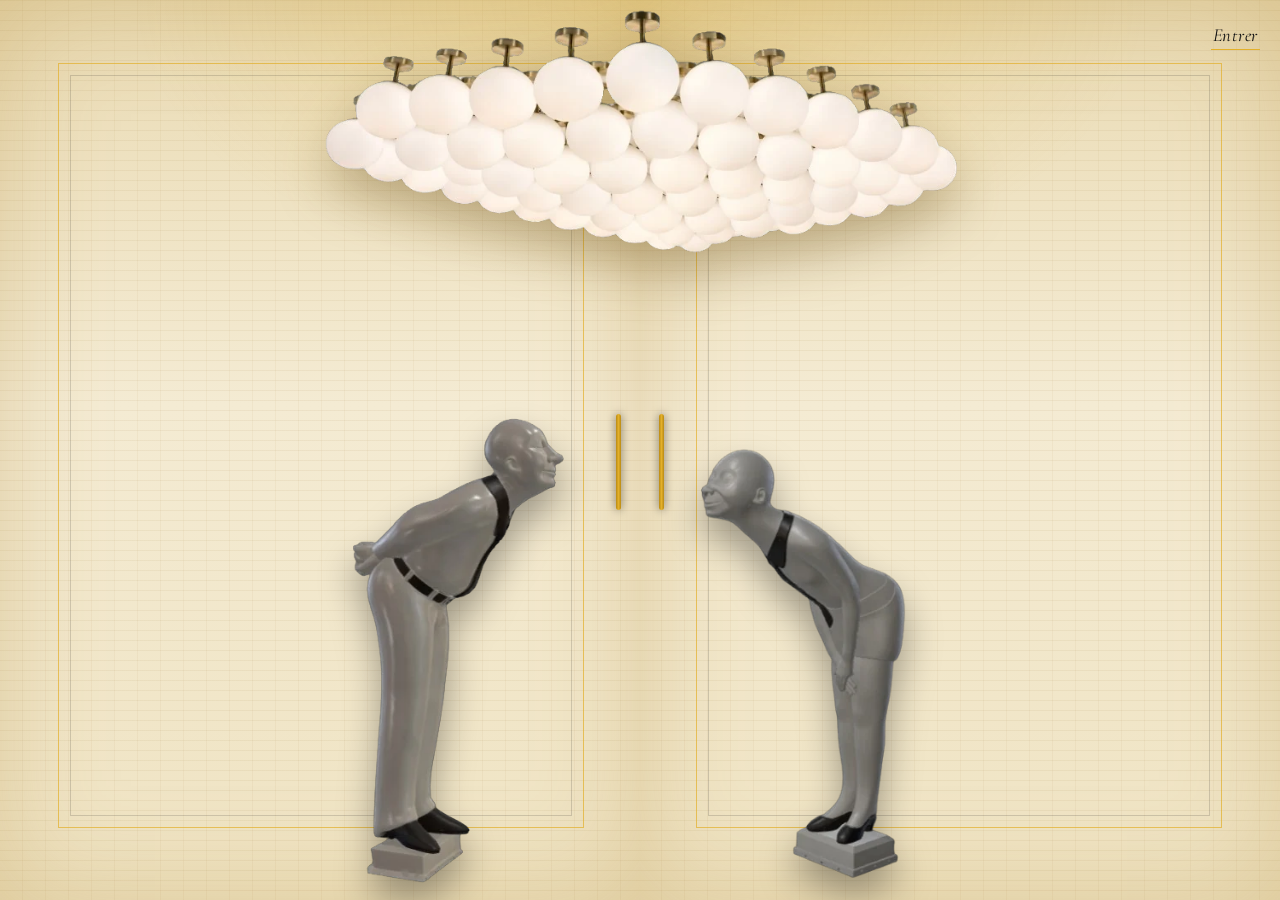
==== commit 5dff09db: "portes claires" ====
--- a/index.html
+++ b/index.html
@@ -37,19 +37,19 @@
 .foot small{display:block;margin-top:.7rem;font:300 .8rem 'Jost',sans-serif;letter-spacing:.14em;color:#555}
 
 .door{position:absolute;top:0;bottom:0;width:50.1%;z-index:3;backface-visibility:hidden;-webkit-backface-visibility:hidden;transition:transform 2.5s var(--ease);
-background:repeating-linear-gradient(0deg,#0000 0 9px,rgb(255 255 255/.04) 9px 10px),repeating-linear-gradient(90deg,#0000 0 22px,rgb(255 255 255/.03) 22px 23px),linear-gradient(90deg,#101010,#1d1d1d 55%,#101010);box-shadow:inset 0 0 120px rgb(0 0 0/.6)}
+background:repeating-linear-gradient(0deg,#0000 0 9px,rgb(140 100 30/.07) 9px 10px),repeating-linear-gradient(90deg,#0000 0 22px,rgb(140 100 30/.05) 22px 23px),linear-gradient(180deg,#eadbb4,#f4ebd3 45%,#efe3c2);box-shadow:inset 0 0 110px rgb(170 125 35/.28)}
 .door::before,.door::after{content:"";position:absolute;border:1px solid rgb(227 176 42/.7)}
 .door::before{inset:7% 9% 8%}
-.door::after{inset:calc(7% + 12px) calc(9% + 12px) calc(8% + 12px);border-color:rgb(250 248 243/.2)}
+.door::after{inset:calc(7% + 12px) calc(9% + 12px) calc(8% + 12px);border-color:rgb(19 19 19/.16)}
 .l{left:0;transform-origin:left center}
 .r{right:0;transform-origin:right center}
 .door i{position:absolute;top:46%;height:96px;width:5px;border-radius:3px;background:linear-gradient(90deg,#b98a14,var(--sun),#b98a14);box-shadow:0 0 8px rgb(0 0 0/.5)}
 .l i{right:20px}.r i{left:20px}
 .open .l{transform:rotateY(98deg)}
 .open .r{transform:rotateY(-98deg)}
-.glow{position:absolute;inset:0;z-index:4;pointer-events:none;background:radial-gradient(55% 50% at 50% 0,rgb(255 226 160/.3),#0000 72%);mix-blend-mode:screen;transition:opacity 1.2s}
+.glow{position:absolute;inset:0;z-index:4;pointer-events:none;background:radial-gradient(55% 45% at 50% 0,rgb(227 176 42/.22),#0000 72%);transition:opacity 1.2s}
 .open .glow{opacity:0}
-.lamp{position:absolute;top:0;left:50%;width:var(--lw);transform:translateX(-50%);z-index:5;pointer-events:none;filter:drop-shadow(0 18px 40px rgb(255 224 170/.3));transition:opacity 1.3s ease .2s,transform 2s var(--ease) .1s}
+.lamp{position:absolute;top:0;left:50%;width:var(--lw);transform:translateX(-50%);z-index:5;pointer-events:none;filter:drop-shadow(0 22px 26px rgb(90 60 10/.35));transition:opacity 1.3s ease .2s,transform 2s var(--ease) .1s}
 .open .lamp{opacity:0;transform:translate(-50%,-70%)}
 
 .fig{position:absolute;bottom:0;z-index:6;pointer-events:none;filter:drop-shadow(0 20px 18px rgb(0 0 0/.35));transition:left 2.2s var(--ease) .2s,transform 2.2s var(--ease) .2s,height 2.2s var(--ease) .2s,opacity 1.2s ease .2s}
@@ -64,7 +64,7 @@
 .open .ma{left:calc(100% - 2.5vw);transform:translateX(-100%);height:min(38vh,350px)}
 }
 
-.enter{position:absolute;z-index:7;top:calc(18px + env(safe-area-inset-top,0px));right:20px;background:none;border:0;color:var(--paper);font:italic 400 1.15rem 'Cormorant Garamond',serif;letter-spacing:.04em;padding:6px 2px;cursor:pointer}
+.enter{position:absolute;z-index:7;top:calc(18px + env(safe-area-inset-top,0px));right:20px;background:none;border:0;color:var(--ink);font:italic 400 1.15rem 'Cormorant Garamond',serif;letter-spacing:.04em;padding:6px 2px;cursor:pointer}
 .enter::after{content:"";position:absolute;left:0;bottom:2px;height:1px;width:0;background:var(--sun);animation:fill 5s linear forwards}
 @keyframes fill{to{width:100%}}
 .enter:focus-visible{outline:1px solid var(--sun);outline-offset:4px}
@@ -91,9 +91,9 @@
   <div class="door l"><i></i></div>
   <div class="door r"><i></i></div>
   <div class="glow"></div>
-  <img src="./images/lampes.png" class="lamp" id="lp" alt="Lampes suspendues">
-  <img src="./images/monsieurNael.png" class="fig mo" id="mo" alt="Monsieur Naël">
-  <img src="./images/madameNael.png" class="fig ma" id="ma" alt="Madame Naël">
+  <img class="lamp" id="lp" src="[data-uri]" alt="Lustre de globes en verre opale">
+  <img class="fig mo" src="[data-uri]" alt="Monsieur Naël, penché en salutation">
+  <img class="fig ma" src="[data-uri]" alt="Madame Naël, penchée en salutation">
   <button class="enter" id="btn" type="button">Entrer</button>
 </main>
 <script>
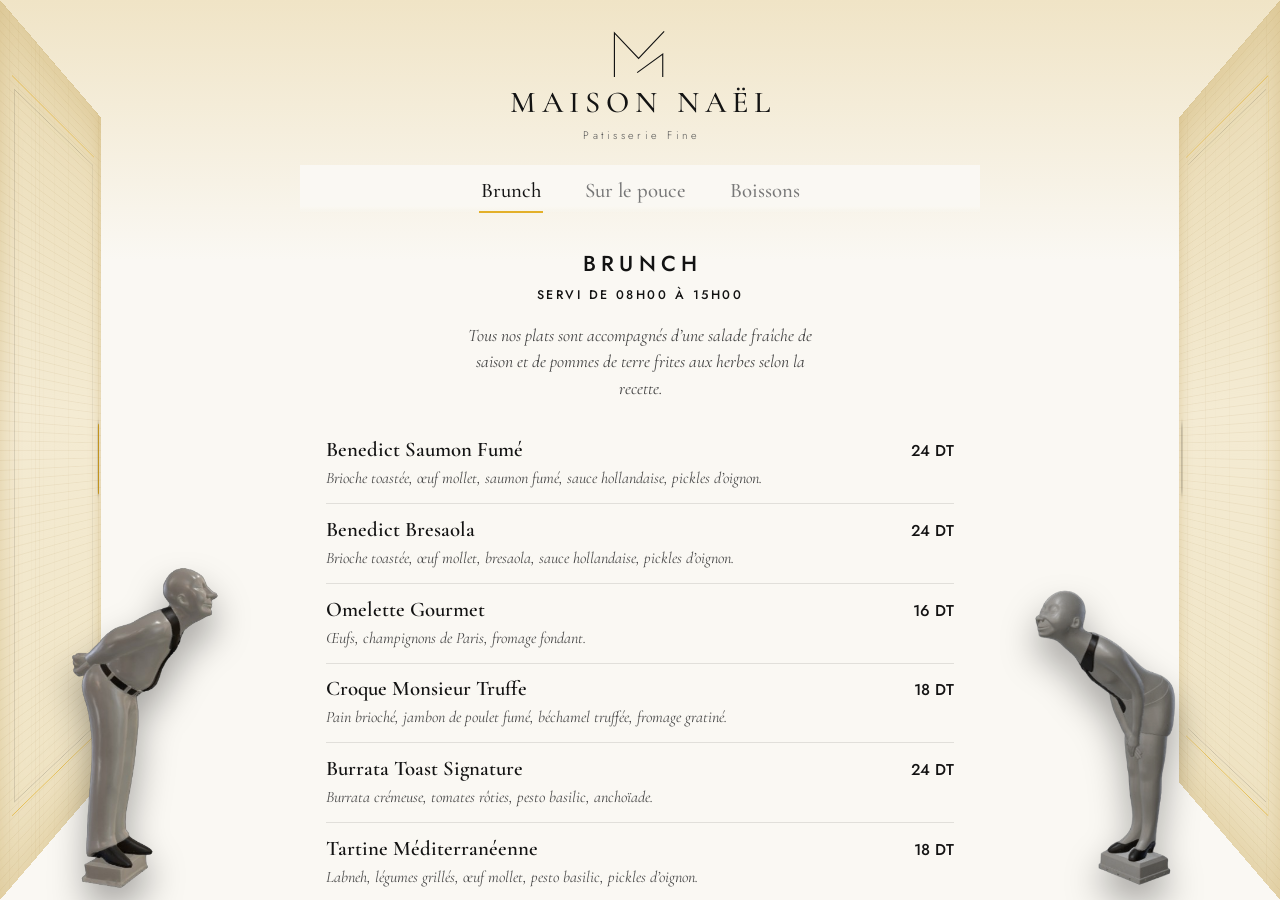
==== commit 4ab809b6: "portes claires" ====
--- a/index.html
+++ b/index.html
@@ -91,10 +91,16 @@
   <div class="door l"><i></i></div>
   <div class="door r"><i></i></div>
   <div class="glow"></div>
-  <img class="lamp" id="lp" src="[data-uri]" alt="Lustre de globes en verre opale">
-  <img class="fig mo" src="[data-uri]" alt="Monsieur Naël, penché en salutation">
-  <img class="fig ma" src="[data-uri]" alt="Madame Naël, penchée en salutation">
-  <button class="enter" id="btn" type="button">Entrer</button>
+            <img src="./images/lampes.png" alt="" class="lamp" id=""lp>
+ <img src="./images/monsieurNael.png"
+         alt="Monsieur Naël"
+         loading="lazy" class="fig mo" >
+         
+ <img src="./images/madameNael.png"
+         alt="Madame Naël"
+         loading="lazy"
+         class="fig ma">  
+         <button class="enter" id="btn" type="button">Entrer</button>
 </main>
 <script>
 (function(){
@@ -115,7 +121,7 @@
     document.getElementById('mn').scrollTop=0;
   })});
   var reduce=window.matchMedia&&matchMedia('(prefers-reduced-motion: reduce)').matches;
-  setTimeout(openDoors,reduce?800:5000);
+  setTimeout(openDoors,reduce?800:1000);
 })();
 </script>
 </body>
